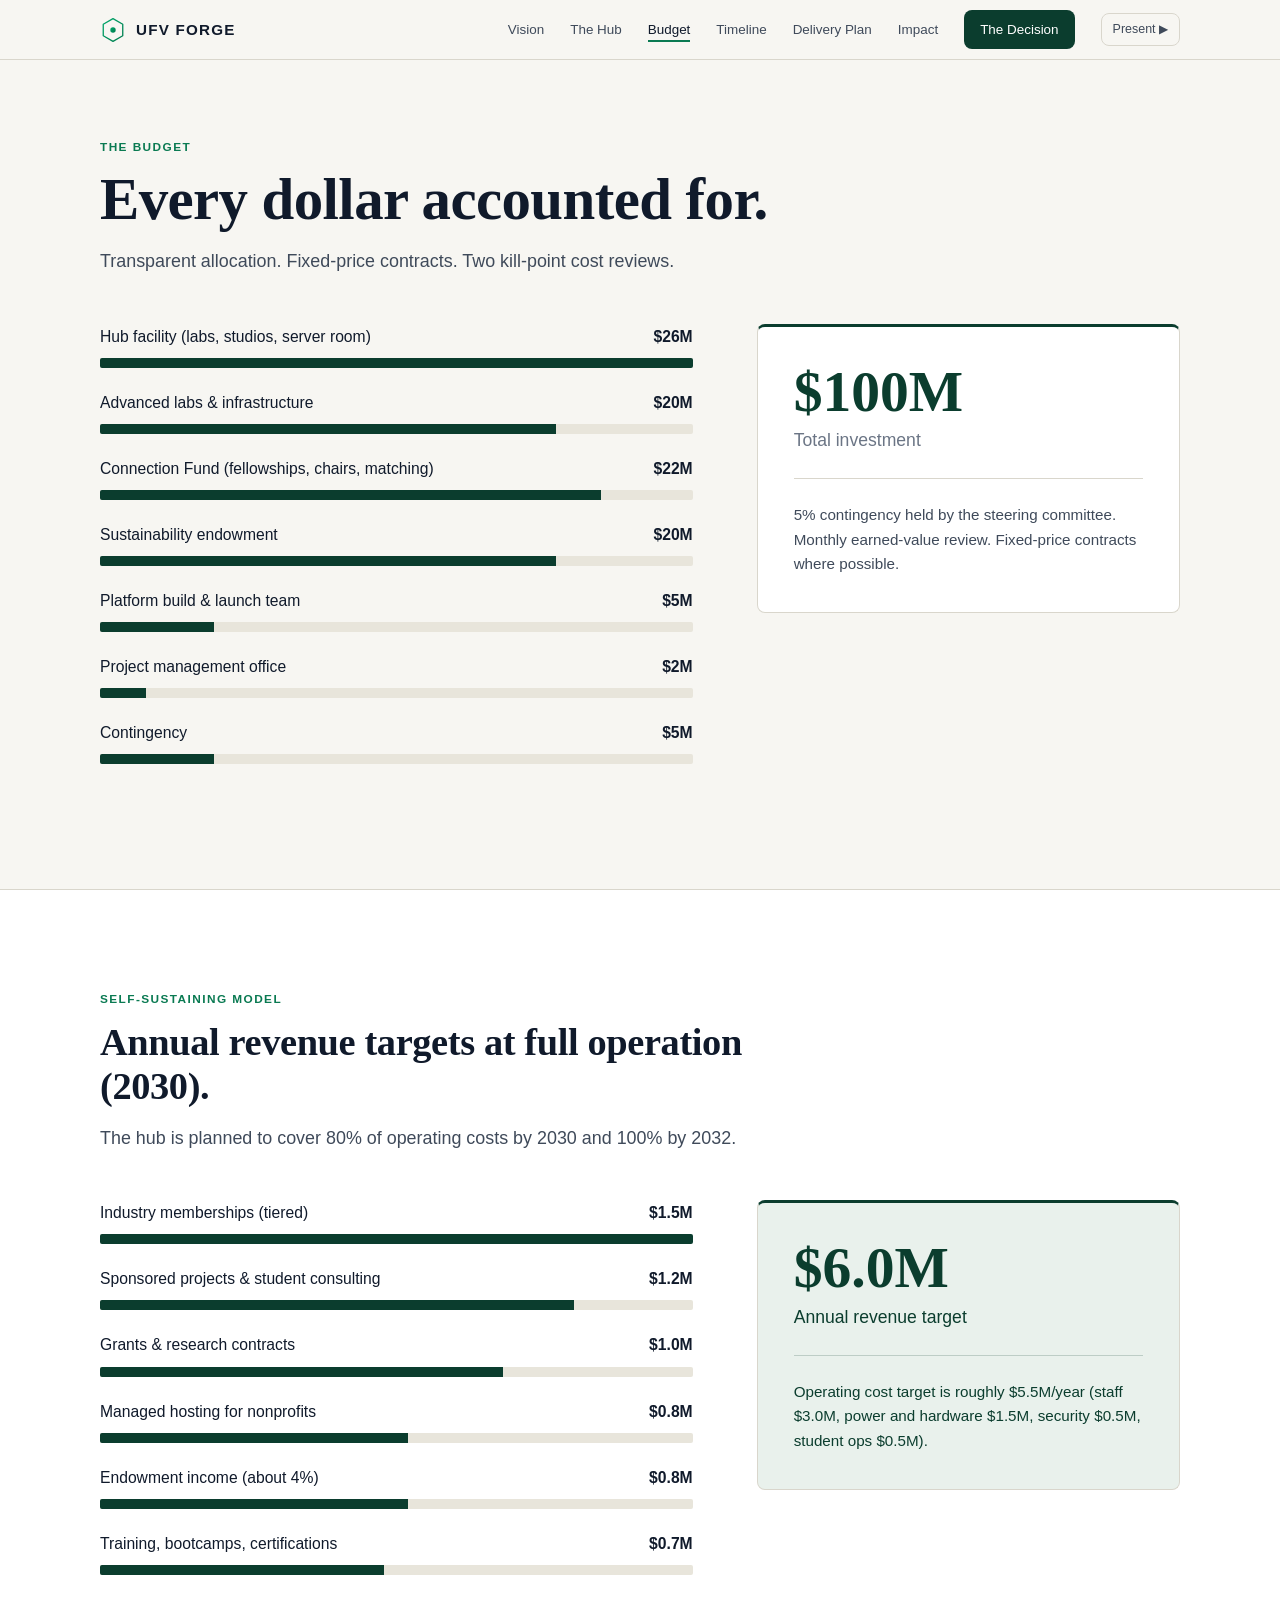
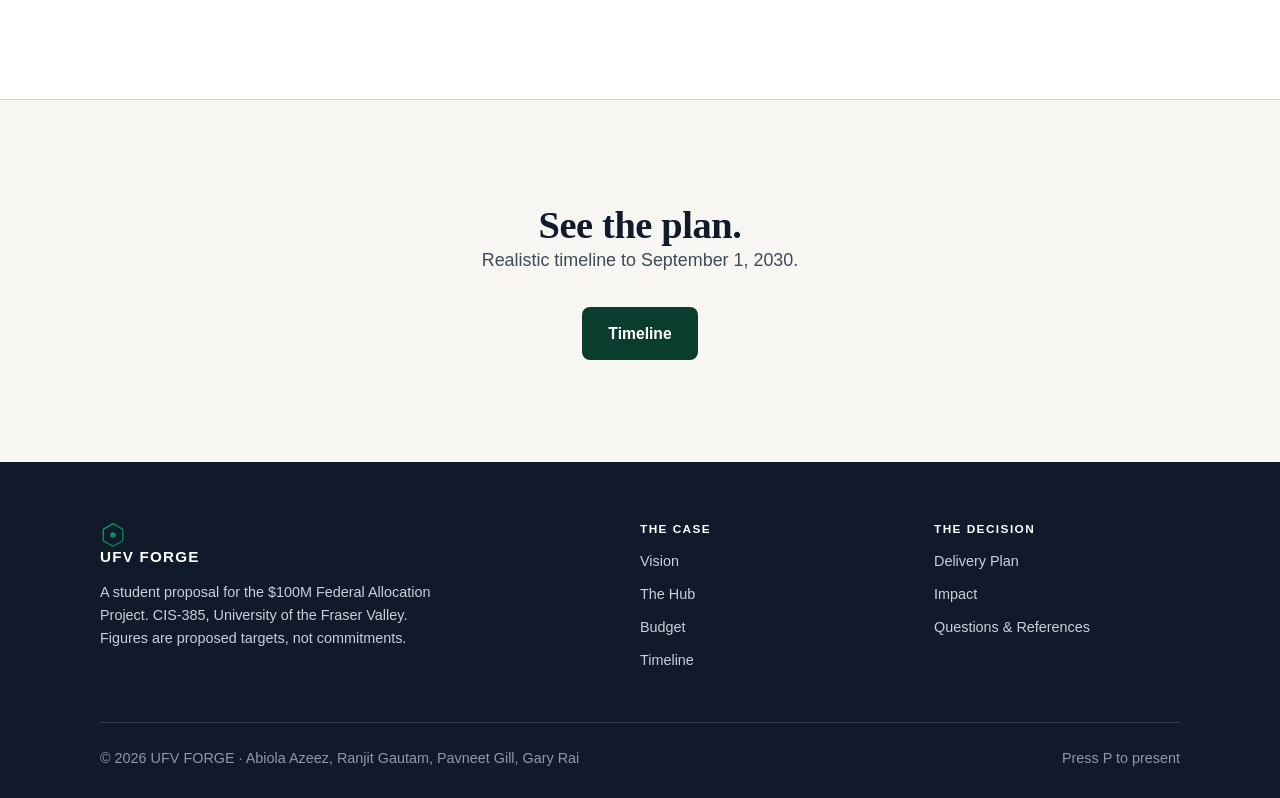
==== budget.html @ eca459f6 "Initial commit" ====
<!DOCTYPE html>
<html lang="en">
<head>
  <meta charset="UTF-8" />
  <meta name="viewport" content="width=device-width, initial-scale=1.0" />
  <title>Budget — UFV FORGE</title>
  <meta name="description" content="Review the proposed $100M UFV FORGE budget allocation and cost-control checkpoints." />
  <meta name="theme-color" content="#0b3d2e" />
  <meta name="color-scheme" content="light" />
  <meta property="og:type" content="website" />
  <meta property="og:title" content="Budget — UFV FORGE" />
  <meta property="og:description" content="Review the proposed $100M UFV FORGE budget allocation and cost-control checkpoints." />
  <meta name="twitter:card" content="summary_large_image" />
  <link rel="icon" href="assets/logo.svg" type="image/svg+xml" />
  <noscript><style>.reveal{opacity:1!important;transform:none!important}</style></noscript>
  <link rel="stylesheet" href="assets/styles.css" />
</head>
<body>
  <a class="skip-link" href="#main">Skip to content</a>
  <header class="site-nav">
    <div class="container">
      <a class="brand" href="index.html"><img src="assets/logo.svg" alt="" width="26" height="26" /> UFV FORGE</a>
      <button class="menu-toggle" type="button" aria-label="Open navigation menu" aria-controls="primary-navigation" aria-expanded="false"><span aria-hidden="true">☰</span></button>
      <nav class="nav-links" id="primary-navigation" aria-label="Primary navigation"><a href="vision.html">Vision</a><a href="hub.html">The Hub</a><a href="budget.html" aria-current="page">Budget</a><a href="timeline.html">Timeline</a><a href="delivery.html">Delivery Plan</a><a href="impact.html">Impact</a><a href="why.html" class="nav-cta">The Decision</a></nav>
    </div>
  </header>

  <main id="main">
    <section class="section" style="padding-top:140px;">
      <div class="container">
        <div class="section-header reveal">
          <span class="eyebrow">The Budget</span>
          <h1>Every dollar accounted for.</h1>
          <p class="lead">Transparent allocation. Fixed-price contracts. Two kill-point cost reviews.</p>
        </div>

        <div class="budget-layout">
          <div>
            <div class="budget-row reveal">
              <div class="budget-label"><span>Hub facility (labs, studios, server room)</span><span>$26M</span></div>
              <div class="bar-track" aria-hidden="true"><span class="bar-fill" data-val="26"></span></div>
            </div>
            <div class="budget-row reveal">
              <div class="budget-label"><span>Advanced labs &amp; infrastructure</span><span>$20M</span></div>
              <div class="bar-track" aria-hidden="true"><span class="bar-fill" data-val="20"></span></div>
            </div>
            <div class="budget-row reveal">
              <div class="budget-label"><span>Connection Fund (fellowships, chairs, matching)</span><span>$22M</span></div>
              <div class="bar-track" aria-hidden="true"><span class="bar-fill" data-val="22"></span></div>
            </div>
            <div class="budget-row reveal">
              <div class="budget-label"><span>Sustainability endowment</span><span>$20M</span></div>
              <div class="bar-track" aria-hidden="true"><span class="bar-fill" data-val="20"></span></div>
            </div>
            <div class="budget-row reveal">
              <div class="budget-label"><span>Platform build &amp; launch team</span><span>$5M</span></div>
              <div class="bar-track" aria-hidden="true"><span class="bar-fill" data-val="5"></span></div>
            </div>
            <div class="budget-row reveal">
              <div class="budget-label"><span>Project management office</span><span>$2M</span></div>
              <div class="bar-track" aria-hidden="true"><span class="bar-fill" data-val="2"></span></div>
            </div>
            <div class="budget-row reveal">
              <div class="budget-label"><span>Contingency</span><span>$5M</span></div>
              <div class="bar-track" aria-hidden="true"><span class="bar-fill" data-val="5"></span></div>
            </div>
          </div>
          
          <aside class="budget-total reveal">
            <h4>$100M</h4>
            <p style="color:var(--gray); font-size:1.1rem;">Total investment</p>
            <hr style="border:none; border-top:1px solid var(--line); margin:24px 0;">
            <p style="font-size:0.95rem;">5% contingency held by the steering committee. Monthly earned-value review. Fixed-price contracts where possible.</p>
          </aside>
        </div>
      </div>
    </section>

    <!-- REVENUE MODEL -->
    <section class="section section-alt" id="revenue">
      <div class="container">
        <div class="section-header reveal">
          <span class="eyebrow">Self-Sustaining Model</span>
          <h2>Annual revenue targets at full operation (2030).</h2>
          <p class="lead">The hub is planned to cover 80% of operating costs by 2030 and 100% by 2032.</p>
        </div>
        
        <div class="budget-layout">
           <div>
            <div class="budget-row reveal">
              <div class="budget-label"><span>Industry memberships (tiered)</span><span>$1.5M</span></div>
              <div class="bar-track" aria-hidden="true"><span class="bar-fill" data-val="25"></span></div>
            </div>
            <div class="budget-row reveal">
              <div class="budget-label"><span>Sponsored projects &amp; student consulting</span><span>$1.2M</span></div>
              <div class="bar-track" aria-hidden="true"><span class="bar-fill" data-val="20"></span></div>
            </div>
            <div class="budget-row reveal">
              <div class="budget-label"><span>Grants &amp; research contracts</span><span>$1.0M</span></div>
              <div class="bar-track" aria-hidden="true"><span class="bar-fill" data-val="17"></span></div>
            </div>
            <div class="budget-row reveal">
              <div class="budget-label"><span>Managed hosting for nonprofits</span><span>$0.8M</span></div>
              <div class="bar-track" aria-hidden="true"><span class="bar-fill" data-val="13"></span></div>
            </div>
            <div class="budget-row reveal">
              <div class="budget-label"><span>Endowment income (about 4%)</span><span>$0.8M</span></div>
              <div class="bar-track" aria-hidden="true"><span class="bar-fill" data-val="13"></span></div>
            </div>
            <div class="budget-row reveal">
              <div class="budget-label"><span>Training, bootcamps, certifications</span><span>$0.7M</span></div>
              <div class="bar-track" aria-hidden="true"><span class="bar-fill" data-val="12"></span></div>
            </div>
          </div>
          
          <aside class="budget-total reveal" style="background: var(--ufv-green-tint);">
            <h4>$6.0M</h4>
            <p style="color:var(--ufv-green-dark); font-size:1.1rem;">Annual revenue target</p>
            <hr style="border:none; border-top:1px solid rgba(11, 61, 46, 0.2); margin:24px 0;">
            <p style="font-size:0.95rem; color:var(--ufv-green-dark);">Operating cost target is roughly $5.5M/year (staff $3.0M, power and hardware $1.5M, security $0.5M, student ops $0.5M).</p>
          </aside>
        </div>
      </div>
    </section>

    <section class="section">
      <div class="container" style="text-align:center;">
        <div class="reveal">
          <h2>See the plan.</h2>
          <p class="lead" style="margin-bottom:32px;">Realistic timeline to September 1, 2030.</p>
          <a href="timeline.html" class="btn btn-primary">Timeline</a>
        </div>
      </div>
    </section>
  </main>

  <footer class="site-footer" id="site-footer">
    <div class="container">
      <div class="footer-grid">
        <div><a class="brand" href="index.html" style="margin-bottom:16px"><img src="assets/logo.svg" alt="" width="26" height="26" /> UFV FORGE</a>
          <p style="max-width:340px">A student proposal for the $100M Federal Allocation Project. CIS-385, University of the Fraser Valley. Figures are proposed targets, not commitments.</p></div>
        <div><h4>The Case</h4><a href="vision.html">Vision</a><a href="hub.html">The Hub</a><a href="budget.html">Budget</a><a href="timeline.html">Timeline</a></div>
        <div><h4>The Decision</h4><a href="delivery.html">Delivery Plan</a><a href="impact.html">Impact</a><a href="why.html">Questions &amp; References</a></div>
      </div>
      <div class="footer-bottom"><span>© 2026 UFV FORGE · Abiola Azeez, Ranjit Gautam, Pavneet Gill, Gary Rai</span><span>Press P to present</span></div>
    </div>
  </footer>
  <script src="assets/app.js" defer></script>
</body>
</html>
---- assets/styles.css ----
/* UFV FORGE — institutional funder-brief design system */
:root{--paper:#f7f6f2;--card:#fff;--ink:#101a2b;--ink-2:#3f4a5a;--mute:#6b7585;--rule:#d9d6cc;--green:#0b3d2e;--green-2:#0a7a52;--green-hi:#12a06c;--tint:#e9f1ec;--red:#8a2a2a;
--ufv-green-bright:#0a7a52;--ufv-green-tint:#e9f1ec;--ufv-green-dark:#0b3d2e;--bg:var(--paper);--surface:var(--card);--line:var(--rule);--gray:var(--mute);--green-tint:var(--tint);
--serif:"Iowan Old Style","Palatino Linotype",Palatino,"Book Antiqua",Georgia,serif;--sans:-apple-system,BlinkMacSystemFont,"Segoe UI",Roboto,"Helvetica Neue",Arial,sans-serif;
--container:1160px;--nav-h:60px;--r:8px;--ease:cubic-bezier(.25,1,.5,1)}
*,*::before,*::after{box-sizing:border-box;margin:0;padding:0}
html{-webkit-text-size-adjust:100%;scroll-behavior:smooth;scroll-padding-top:calc(var(--nav-h) + 12px)}
body{font-family:var(--sans);background:var(--paper);color:var(--ink);line-height:1.6;font-size:1.02rem;-webkit-font-smoothing:antialiased;overflow-x:hidden}
img{display:block;max-width:100%;height:auto;object-fit:cover}a{color:var(--green-2);text-decoration:none}button{font:inherit;cursor:pointer;border:0;background:none;color:inherit}
.container{max-width:var(--container);margin-inline:auto;padding-inline:clamp(20px,4vw,40px)}
h1,h2,h3{font-family:var(--serif);font-weight:600;color:var(--ink);letter-spacing:-.01em}
h1{font-size:clamp(2.3rem,4.6vw,3.9rem);line-height:1.08}h2{font-size:clamp(1.7rem,3vw,2.4rem);line-height:1.15}h3{font-size:1.25rem;line-height:1.3}
p{color:var(--ink-2)}.lead{font-size:clamp(1.08rem,1.4vw,1.25rem);color:var(--ink-2);line-height:1.55}
.eyebrow,.bento-tag,.tl-year{display:block;font:700 .74rem/1.2 var(--sans);letter-spacing:.12em;text-transform:uppercase;color:var(--green-2);margin-bottom:14px}
.accent{color:var(--green-2)}
.skip-link{position:absolute;left:16px;top:-60px;z-index:1000;background:var(--ink);color:#fff;padding:10px 16px;border-radius:6px}.skip-link:focus{top:12px}
:focus-visible{outline:3px solid var(--green-hi);outline-offset:3px}
/* nav */
.site-nav{position:fixed;inset:0 0 auto;z-index:800;height:var(--nav-h);background:rgba(247,246,242,.92);backdrop-filter:blur(14px);border-bottom:1px solid var(--rule);display:flex;align-items:center}
.site-nav .container{display:flex;align-items:center;justify-content:space-between;width:100%}
.brand{display:flex;align-items:center;gap:10px;font:700 .95rem var(--sans);letter-spacing:.08em;color:var(--ink)}
.nav-links{display:flex;align-items:center;gap:26px;font-size:.84rem;font-weight:500}
.nav-links a{color:var(--ink-2)}.nav-links a:hover,.nav-links a[aria-current="page"]{color:var(--ink);box-shadow:0 2px 0 var(--green-2)}
.nav-links .nav-cta{color:#fff;background:var(--green);padding:9px 16px;border-radius:var(--r);box-shadow:none}.nav-links .nav-cta:hover{background:var(--green-2)}
.menu-toggle{display:none;font-size:1.4rem}
.present-btn{font-size:.78rem;padding:6px 11px;border:1px solid var(--rule);border-radius:var(--r);color:var(--ink-2)}
@media(max-width:980px){.nav-links{position:fixed;top:var(--nav-h);inset-inline:0;flex-direction:column;align-items:flex-start;gap:0;padding:8px 24px 24px;background:var(--paper);border-bottom:1px solid var(--rule);transform:translateY(-130%);transition:transform .35s var(--ease)}
.nav-links.open{transform:none}.nav-links a{padding:14px 0;width:100%;border-bottom:1px solid var(--rule);font-size:1rem}.nav-links .nav-cta{margin-top:16px;width:auto;text-align:center}.menu-toggle{display:block}.present-btn{display:none}}
/* layout */
.section{padding:clamp(64px,8vw,104px) 0}.section-alt{background:var(--card);border-block:1px solid var(--rule)}
.section-header{max-width:760px;margin:0 0 48px}.section-header .lead{margin-top:16px}
.btn{display:inline-flex;align-items:center;gap:8px;font-weight:600;font-size:.98rem;padding:14px 26px;border-radius:var(--r);transition:background .2s,transform .2s}
.btn-primary{background:var(--green);color:#fff}.btn-primary:hover{background:var(--green-2);transform:translateY(-1px)}
.btn-secondary{border:1px solid var(--ink);color:var(--ink)}.btn-secondary:hover{background:var(--ink);color:#fff}
.hero-actions{display:flex;flex-wrap:wrap;gap:12px}
.hero{padding:calc(var(--nav-h) + 72px) 0 72px}.hero-grid{display:grid;grid-template-columns:1.25fr 1fr;gap:clamp(32px,5vw,72px);align-items:center}
.hero-text .lead{margin:22px 0 32px;max-width:560px}.hero-image{border-radius:var(--r);overflow:hidden;aspect-ratio:4/5;border:1px solid var(--rule)}.hero-image img{width:100%;height:100%}
@media(max-width:900px){.hero-grid{grid-template-columns:1fr}.hero-image{aspect-ratio:16/10}}
/* decision panel */
.decision{background:var(--green);color:#fff;border-radius:var(--r);padding:clamp(24px,3vw,36px)}
.decision .eyebrow{color:#8fd9b7}.decision h2{color:#fff;font-size:1.6rem;margin-bottom:18px}.decision p{color:rgba(255,255,255,.82)}
.decision dl{display:grid;gap:0;margin:18px 0 22px}.decision dl>div{display:flex;justify-content:space-between;gap:16px;padding:11px 0;border-top:1px solid rgba(255,255,255,.18);font-size:.95rem}
.decision dt{color:rgba(255,255,255,.7)}.decision dd{font-weight:600;text-align:right}
/* figures strip */
.figures{display:grid;grid-template-columns:repeat(4,1fr);border-block:1px solid var(--ink);margin-top:56px}
.fig-item{padding:26px 24px 24px 0}.fig-item+.fig-item{padding-left:24px;border-left:1px solid var(--rule)}
.fig{display:block;font:600 clamp(2rem,4vw,3.1rem)/1 var(--serif);color:var(--green);font-variant-numeric:tabular-nums}.fig-item p{margin-top:10px;font-size:.9rem;color:var(--mute)}
@media(max-width:800px){.figures{grid-template-columns:1fr 1fr}.fig-item:nth-child(3){padding-left:0;border-left:0}.fig-item:nth-child(n+3){border-top:1px solid var(--rule)}}
/* five cases */
.cases{display:grid;border-top:1px solid var(--ink)}
.case{display:grid;grid-template-columns:70px 1fr 1.6fr;gap:24px;padding:28px 0;border-bottom:1px solid var(--rule);align-items:start}
.case-n{font:600 1.8rem var(--serif);color:var(--green-2)}.case h3{margin-bottom:6px}.case .q{font-size:.92rem;color:var(--mute);font-style:italic}
.case p+p{margin-top:8px}.case a.more{display:inline-block;margin-top:10px;font-weight:600;font-size:.9rem}
@media(max-width:800px){.case{grid-template-columns:44px 1fr;gap:12px 16px}.case>div:last-child{grid-column:2}}
.src{font-size:.78rem;color:var(--mute);margin-top:10px}
/* split / editorial */
.editorial-split,.split{display:grid;grid-template-columns:1fr 1fr;gap:clamp(32px,6vw,80px);align-items:center}
.editorial-split.reverse .editorial-img{order:-1}.editorial-text p{margin-top:16px}
.editorial-img{border-radius:var(--r);overflow:hidden;aspect-ratio:4/5;border:1px solid var(--rule)}.editorial-img img{width:100%;height:100%}
@media(max-width:900px){.editorial-split,.split{grid-template-columns:1fr}.editorial-split.reverse .editorial-img{order:0}.editorial-img{aspect-ratio:16/10}}
.triad{display:grid;grid-template-columns:repeat(3,1fr);gap:32px}.triad>div{border-top:2px solid var(--green);padding-top:18px}.triad h3{margin-bottom:8px}
@media(max-width:800px){.triad{grid-template-columns:1fr}}
/* cards */
.bento-grid{display:grid;grid-template-columns:repeat(3,1fr);gap:20px}
.bento-card{position:relative;border:1px solid var(--rule);border-radius:var(--r);overflow:hidden;background:var(--card);display:flex;flex-direction:column}
.section-alt .bento-card{background:var(--paper)}
.bento-card.wide{grid-column:span 2;flex-direction:row;align-items:stretch}.bento-card.tall{grid-row:span 2}
.bento-img{width:100%;height:100%;min-height:220px}.bento-card.wide .bento-img{width:46%}
.bento-text{padding:28px;flex:1;display:flex;flex-direction:column;justify-content:center}.bento-text h3{margin-bottom:8px}.bento-text p{font-size:.95rem}
.team-grid{grid-template-columns:repeat(4,1fr)}
@media(max-width:1000px){.team-grid{grid-template-columns:repeat(2,1fr)}}
@media(max-width:900px){.bento-grid{grid-template-columns:1fr}.bento-card.wide{grid-column:auto;flex-direction:column}.bento-card.wide .bento-img{width:100%;height:220px}.bento-card.tall{grid-row:auto;min-height:420px}}
@media(max-width:560px){.team-grid{grid-template-columns:1fr}}
.floating-section{position:relative;border-radius:var(--r);overflow:hidden;min-height:440px;display:flex;align-items:center}
.floating-bg{position:absolute;inset:0;width:100%;height:100%}.floating-section::after{content:"";position:absolute;inset:0;background:linear-gradient(90deg,rgba(11,61,46,.92),rgba(11,61,46,.4) 60%,transparent)}
.floating-content{position:relative;z-index:2;padding:clamp(28px,5vw,56px);max-width:520px;color:#fff}.floating-content h2{color:#fff;margin-bottom:14px}.floating-content p{color:rgba(255,255,255,.88);margin-bottom:26px}.floating-content .btn{background:#fff;color:var(--ink)}
/* stats / budget */
.stats-row{display:flex;flex-wrap:wrap;gap:32px;padding:32px 0;border-block:1px solid var(--rule)}.stat-block{flex:1;min-width:180px}.stat-block h4{font:600 3rem/1 var(--serif);color:var(--green)}
.budget-layout{display:grid;grid-template-columns:1.4fr 1fr;gap:clamp(32px,5vw,64px);align-items:start}
.budget-row{margin-bottom:22px}.budget-label{display:flex;justify-content:space-between;gap:16px;font-size:.98rem;font-weight:500;margin-bottom:9px}.budget-label span:last-child{font-variant-numeric:tabular-nums;font-weight:700}
.bar-track{height:10px;background:#e8e5db;border-radius:2px;overflow:hidden}.bar-fill{display:block;height:100%;width:0;background:var(--green);transition:width 1.2s var(--ease)}
.budget-total{background:var(--card);border:1px solid var(--rule);border-top:3px solid var(--green);padding:36px;border-radius:var(--r);position:sticky;top:calc(var(--nav-h) + 20px)}
.budget-total h4{font:600 3.6rem/1 var(--serif);color:var(--green);margin-bottom:6px}
@media(max-width:900px){.budget-layout{grid-template-columns:1fr}.budget-total{position:static}}
/* timeline + gates */
.timeline-wrap{max-width:780px;position:relative;padding-left:40px}.timeline-wrap::before{content:"";position:absolute;left:11px;top:8px;bottom:8px;width:1px;background:var(--rule)}
.tl-item{position:relative;margin-bottom:40px}.tl-item::before{content:"";position:absolute;left:-36px;top:4px;width:15px;height:15px;border-radius:50%;background:var(--card);border:2px solid var(--green-2)}
.tl-item.kill::before{background:var(--red);border-color:var(--red)}.tl-item h3{margin-bottom:6px}
.tl-tag{display:inline-block;padding:3px 9px;border-radius:4px;background:#f6e6e6;color:var(--red);font:700 .7rem var(--sans);letter-spacing:.06em;text-transform:uppercase;margin-left:8px;vertical-align:middle}
.gates{display:grid;grid-template-columns:repeat(4,1fr);gap:0;border:1px solid var(--rule);border-radius:var(--r);background:var(--card);overflow:hidden}
.gate{padding:24px;border-left:1px solid var(--rule)}.gate:first-child{border-left:0}.gate b{display:block;font:700 .74rem var(--sans);letter-spacing:.1em;text-transform:uppercase;color:var(--red);margin-bottom:8px}.gate h3{font-size:1.05rem;margin-bottom:6px}.gate p{font-size:.88rem}
@media(max-width:900px){.gates{grid-template-columns:1fr 1fr}.gate:nth-child(3){border-left:0}.gate:nth-child(n+3){border-top:1px solid var(--rule)}}
@media(max-width:520px){.gates{grid-template-columns:1fr}.gate{border-left:0;border-top:1px solid var(--rule)}.gate:first-child{border-top:0}}
/* FAQ */
.faq{border-top:1px solid var(--ink)}.faq details{border-bottom:1px solid var(--rule);padding:4px 0}
.faq summary{list-style:none;cursor:pointer;padding:20px 40px 20px 0;font:600 1.2rem/1.35 var(--serif);position:relative}.faq summary::-webkit-details-marker{display:none}
.faq summary::after{content:"+";position:absolute;right:4px;top:16px;font:400 1.6rem var(--sans);color:var(--green-2)}.faq details[open] summary::after{content:"–"}
.faq details>div{padding:0 0 24px;max-width:760px}.faq details p+p{margin-top:10px}
.ask-grid{display:grid;grid-template-columns:repeat(3,1fr);gap:24px;margin-bottom:48px}.ask-grid>div{border-top:2px solid var(--green);padding-top:16px}.ask-grid h4{font:600 clamp(2rem,4vw,2.8rem)/1.1 var(--serif);color:var(--green)}
@media(max-width:700px){.ask-grid{grid-template-columns:1fr}}
.refs p{font-size:.9rem;color:var(--mute);line-height:1.7;padding-left:1.6em;text-indent:-1.6em;margin-bottom:10px}
/* footer */
.site-footer{background:var(--ink);color:#c9d0db;padding:60px 0 28px;font-size:.9rem}.site-footer p{color:#c9d0db}.site-footer .brand{color:#fff}
.footer-grid{display:grid;grid-template-columns:2fr 1fr 1fr;gap:48px;margin-bottom:40px}.footer-grid h4{font:700 .74rem var(--sans);letter-spacing:.12em;text-transform:uppercase;color:#fff;margin-bottom:14px}
.footer-grid a{display:block;color:#c9d0db;margin-bottom:10px}.footer-grid a:hover{color:#fff}
.footer-bottom{border-top:1px solid rgba(255,255,255,.15);padding-top:24px;display:flex;justify-content:space-between;flex-wrap:wrap;gap:12px;color:#8e98a8}
@media(max-width:700px){.footer-grid{grid-template-columns:1fr}}
/* motion + present + print */
.reveal{opacity:0;transform:translateY(18px);transition:opacity .8s var(--ease),transform .8s var(--ease)}.reveal.in{opacity:1;transform:none}
.present .site-nav,.present .site-footer{display:none}.present main>section{min-height:100vh;display:flex;align-items:center}.present main>section>.container{width:100%}.present .reveal{opacity:1;transform:none}
.present-hud{position:fixed;inset:auto 0 0;z-index:900;display:none;align-items:center;gap:16px;padding:10px 20px;background:rgba(16,26,43,.92);color:#fff;font-size:.82rem}.present .present-hud{display:flex}
.present-hud .bar{flex:1;height:3px;background:rgba(255,255,255,.2)}.present-hud i{display:block;height:100%;width:0;background:var(--green-hi);transition:width .3s}.present-hud button{color:#fff;opacity:.8}
@media(prefers-reduced-motion:reduce){html{scroll-behavior:auto}*{transition-duration:.01ms!important}.reveal{opacity:1;transform:none}}
@media print{.site-nav,.present-hud{display:none}.reveal{opacity:1;transform:none}.section{padding:28px 0}.hero{padding-top:20px}}
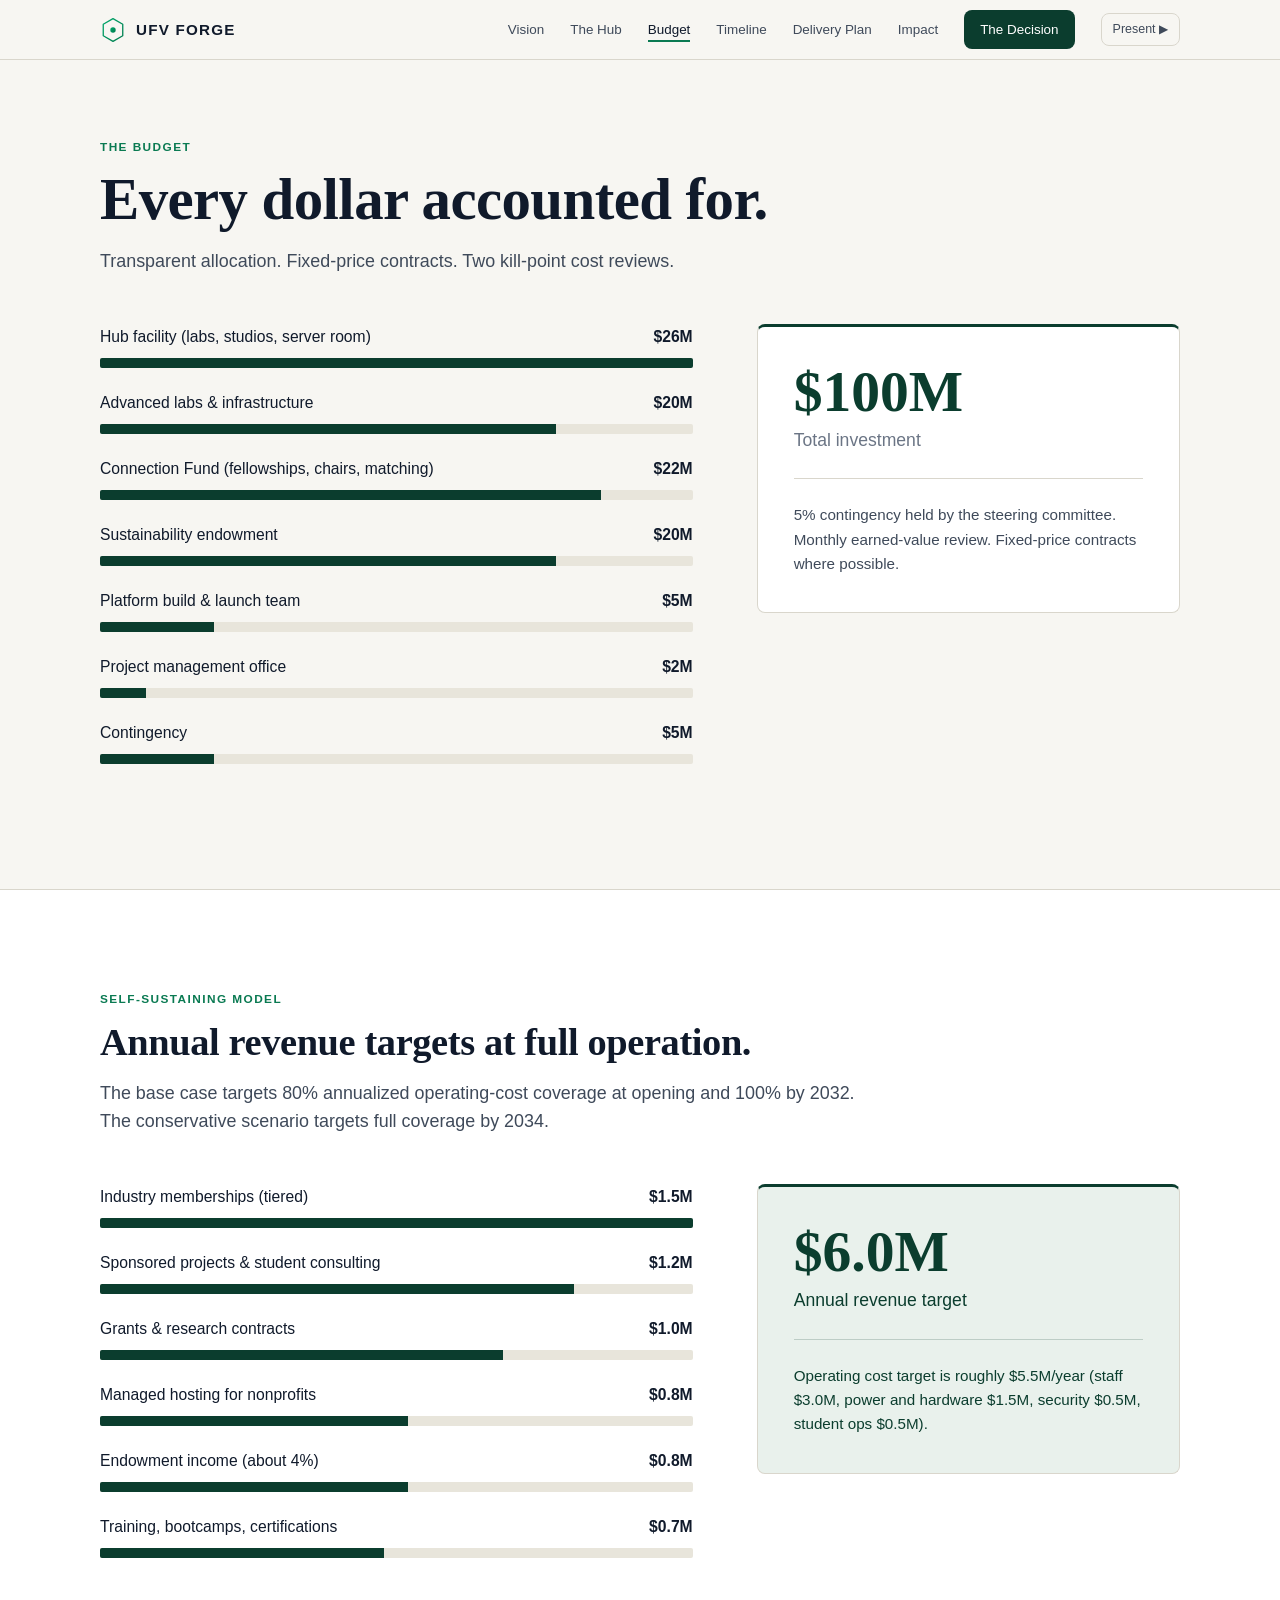
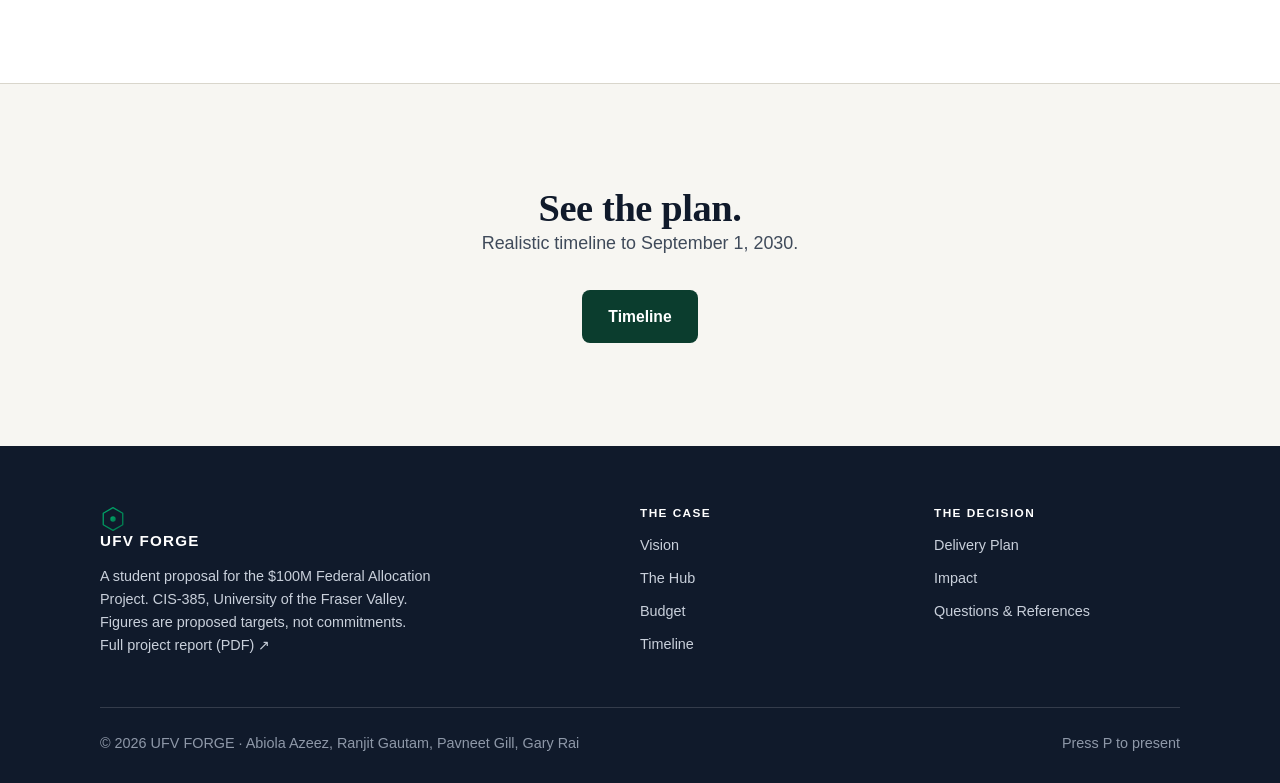
==== commit fc14afd0: "c changed" ====
--- a/budget.html
+++ b/budget.html
@@ -81,8 +81,8 @@
       <div class="container">
         <div class="section-header reveal">
           <span class="eyebrow">Self-Sustaining Model</span>
-          <h2>Annual revenue targets at full operation (2030).</h2>
-          <p class="lead">The hub is planned to cover 80% of operating costs by 2030 and 100% by 2032.</p>
+          <h2>Annual revenue targets at full operation.</h2>
+          <p class="lead">The base case targets 80% annualized operating-cost coverage at opening and 100% by 2032. The conservative scenario targets full coverage by 2034.</p>
         </div>
         
         <div class="budget-layout">
@@ -138,7 +138,7 @@
     <div class="container">
       <div class="footer-grid">
         <div><a class="brand" href="index.html" style="margin-bottom:16px"><img src="assets/logo.svg" alt="" width="26" height="26" /> UFV FORGE</a>
-          <p style="max-width:340px">A student proposal for the $100M Federal Allocation Project. CIS-385, University of the Fraser Valley. Figures are proposed targets, not commitments.</p></div>
+          <p style="max-width:340px">A student proposal for the $100M Federal Allocation Project. CIS-385, University of the Fraser Valley. Figures are proposed targets, not commitments.</p><a href="assets/UFV-Forge-Full-Report.pdf" target="_blank" rel="noopener" class="footer-report">Full project report (PDF) ↗</a></div>
         <div><h4>The Case</h4><a href="vision.html">Vision</a><a href="hub.html">The Hub</a><a href="budget.html">Budget</a><a href="timeline.html">Timeline</a></div>
         <div><h4>The Decision</h4><a href="delivery.html">Delivery Plan</a><a href="impact.html">Impact</a><a href="why.html">Questions &amp; References</a></div>
       </div>
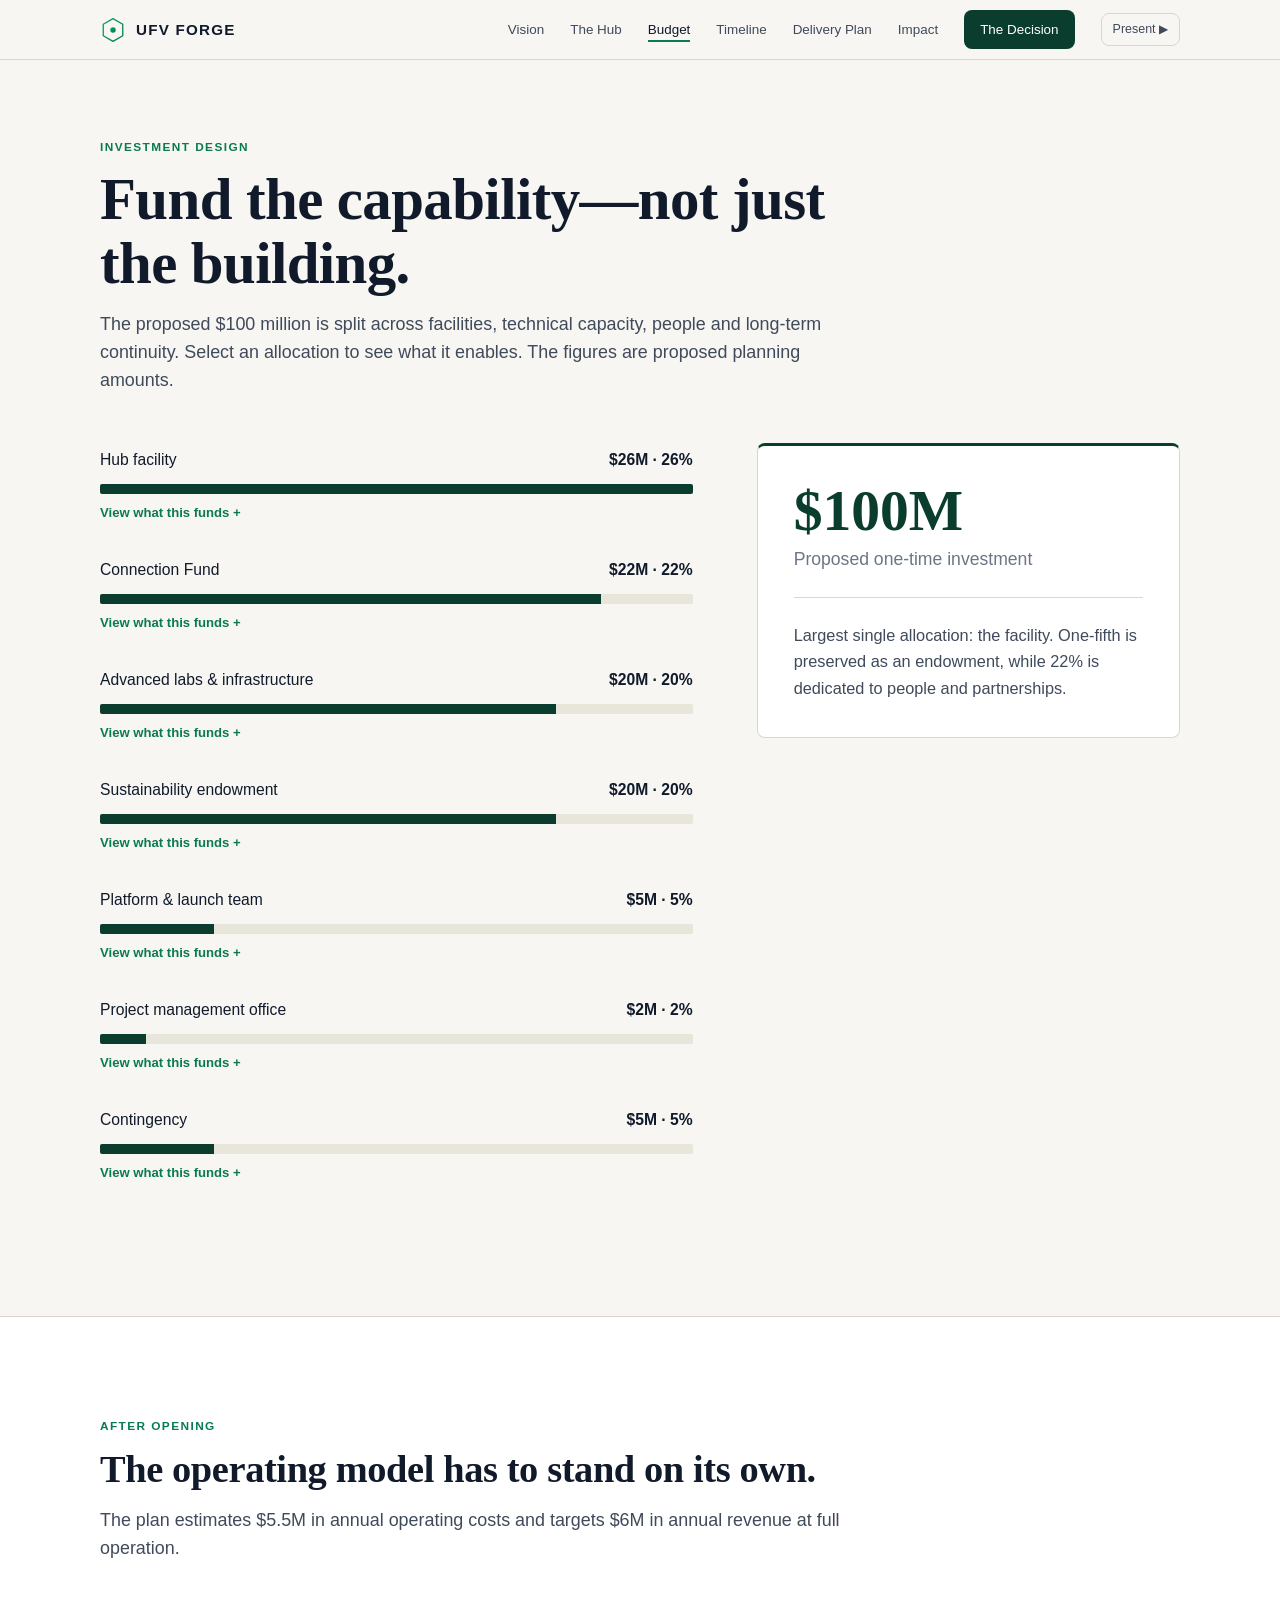
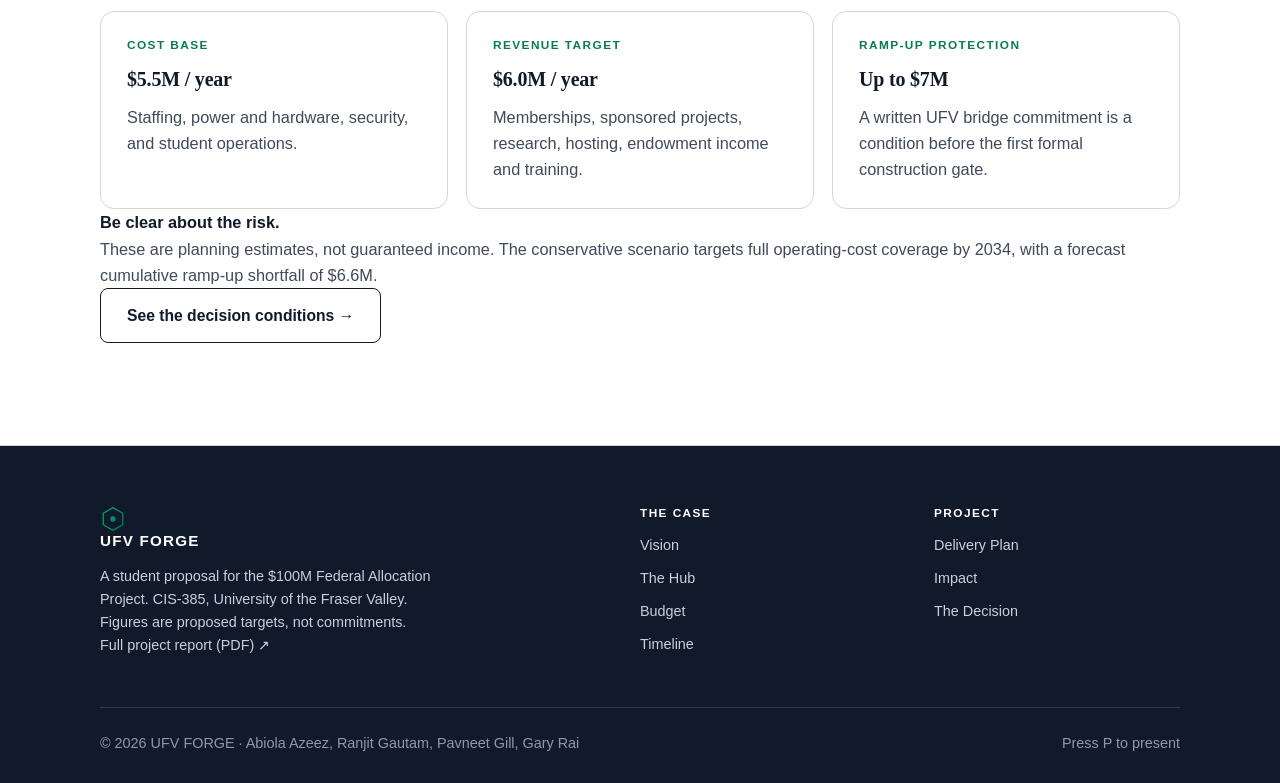
==== commit 53ea0bb5: "new change version3 new updates" ====
--- a/budget.html
+++ b/budget.html
@@ -14,7 +14,9 @@
   <link rel="icon" href="assets/logo.svg" type="image/svg+xml" />
   <noscript><style>.reveal{opacity:1!important;transform:none!important}</style></noscript>
   <link rel="stylesheet" href="assets/styles.css" />
-</head>
+<style>
+.allocation summary{list-style:none;cursor:pointer;padding:4px 0 8px}.allocation summary::-webkit-details-marker{display:none}.allocation .budget-label{margin-bottom:12px}.allocation .bar-track{display:block}.allocation .allocation-hint{display:block;margin-top:8px;color:var(--green-2);font-size:.82rem;font-weight:700}.allocation[open] .allocation-hint{display:none}.allocation>p{padding:10px 14px;margin-top:4px;border-left:3px solid var(--green-2);background:#fff;border-radius:0 8px 8px 0}.allocation:focus-within summary{outline:2px solid var(--green-2);outline-offset:4px}
+</style></head>
 <body>
   <a class="skip-link" href="#main">Skip to content</a>
   <header class="site-nav">
@@ -25,114 +27,17 @@
     </div>
   </header>
 
-  <main id="main">
-    <section class="section" style="padding-top:140px;">
-      <div class="container">
-        <div class="section-header reveal">
-          <span class="eyebrow">The Budget</span>
-          <h1>Every dollar accounted for.</h1>
-          <p class="lead">Transparent allocation. Fixed-price contracts. Two kill-point cost reviews.</p>
-        </div>
-
-        <div class="budget-layout">
-          <div>
-            <div class="budget-row reveal">
-              <div class="budget-label"><span>Hub facility (labs, studios, server room)</span><span>$26M</span></div>
-              <div class="bar-track" aria-hidden="true"><span class="bar-fill" data-val="26"></span></div>
-            </div>
-            <div class="budget-row reveal">
-              <div class="budget-label"><span>Advanced labs &amp; infrastructure</span><span>$20M</span></div>
-              <div class="bar-track" aria-hidden="true"><span class="bar-fill" data-val="20"></span></div>
-            </div>
-            <div class="budget-row reveal">
-              <div class="budget-label"><span>Connection Fund (fellowships, chairs, matching)</span><span>$22M</span></div>
-              <div class="bar-track" aria-hidden="true"><span class="bar-fill" data-val="22"></span></div>
-            </div>
-            <div class="budget-row reveal">
-              <div class="budget-label"><span>Sustainability endowment</span><span>$20M</span></div>
-              <div class="bar-track" aria-hidden="true"><span class="bar-fill" data-val="20"></span></div>
-            </div>
-            <div class="budget-row reveal">
-              <div class="budget-label"><span>Platform build &amp; launch team</span><span>$5M</span></div>
-              <div class="bar-track" aria-hidden="true"><span class="bar-fill" data-val="5"></span></div>
-            </div>
-            <div class="budget-row reveal">
-              <div class="budget-label"><span>Project management office</span><span>$2M</span></div>
-              <div class="bar-track" aria-hidden="true"><span class="bar-fill" data-val="2"></span></div>
-            </div>
-            <div class="budget-row reveal">
-              <div class="budget-label"><span>Contingency</span><span>$5M</span></div>
-              <div class="bar-track" aria-hidden="true"><span class="bar-fill" data-val="5"></span></div>
-            </div>
-          </div>
-          
-          <aside class="budget-total reveal">
-            <h4>$100M</h4>
-            <p style="color:var(--gray); font-size:1.1rem;">Total investment</p>
-            <hr style="border:none; border-top:1px solid var(--line); margin:24px 0;">
-            <p style="font-size:0.95rem;">5% contingency held by the steering committee. Monthly earned-value review. Fixed-price contracts where possible.</p>
-          </aside>
-        </div>
-      </div>
-    </section>
-
-    <!-- REVENUE MODEL -->
-    <section class="section section-alt" id="revenue">
-      <div class="container">
-        <div class="section-header reveal">
-          <span class="eyebrow">Self-Sustaining Model</span>
-          <h2>Annual revenue targets at full operation.</h2>
-          <p class="lead">The base case targets 80% annualized operating-cost coverage at opening and 100% by 2032. The conservative scenario targets full coverage by 2034.</p>
-        </div>
-        
-        <div class="budget-layout">
-           <div>
-            <div class="budget-row reveal">
-              <div class="budget-label"><span>Industry memberships (tiered)</span><span>$1.5M</span></div>
-              <div class="bar-track" aria-hidden="true"><span class="bar-fill" data-val="25"></span></div>
-            </div>
-            <div class="budget-row reveal">
-              <div class="budget-label"><span>Sponsored projects &amp; student consulting</span><span>$1.2M</span></div>
-              <div class="bar-track" aria-hidden="true"><span class="bar-fill" data-val="20"></span></div>
-            </div>
-            <div class="budget-row reveal">
-              <div class="budget-label"><span>Grants &amp; research contracts</span><span>$1.0M</span></div>
-              <div class="bar-track" aria-hidden="true"><span class="bar-fill" data-val="17"></span></div>
-            </div>
-            <div class="budget-row reveal">
-              <div class="budget-label"><span>Managed hosting for nonprofits</span><span>$0.8M</span></div>
-              <div class="bar-track" aria-hidden="true"><span class="bar-fill" data-val="13"></span></div>
-            </div>
-            <div class="budget-row reveal">
-              <div class="budget-label"><span>Endowment income (about 4%)</span><span>$0.8M</span></div>
-              <div class="bar-track" aria-hidden="true"><span class="bar-fill" data-val="13"></span></div>
-            </div>
-            <div class="budget-row reveal">
-              <div class="budget-label"><span>Training, bootcamps, certifications</span><span>$0.7M</span></div>
-              <div class="bar-track" aria-hidden="true"><span class="bar-fill" data-val="12"></span></div>
-            </div>
-          </div>
-          
-          <aside class="budget-total reveal" style="background: var(--ufv-green-tint);">
-            <h4>$6.0M</h4>
-            <p style="color:var(--ufv-green-dark); font-size:1.1rem;">Annual revenue target</p>
-            <hr style="border:none; border-top:1px solid rgba(11, 61, 46, 0.2); margin:24px 0;">
-            <p style="font-size:0.95rem; color:var(--ufv-green-dark);">Operating cost target is roughly $5.5M/year (staff $3.0M, power and hardware $1.5M, security $0.5M, student ops $0.5M).</p>
-          </aside>
-        </div>
-      </div>
-    </section>
-
-    <section class="section">
-      <div class="container" style="text-align:center;">
-        <div class="reveal">
-          <h2>See the plan.</h2>
-          <p class="lead" style="margin-bottom:32px;">Realistic timeline to September 1, 2030.</p>
-          <a href="timeline.html" class="btn btn-primary">Timeline</a>
-        </div>
-      </div>
-    </section>
-  </main>
+  <main id="main"><section class="section" style="padding-top:140px"><div class="container"><div class="section-header reveal"><span class="eyebrow">Investment design</span><h1>Fund the capability—not just the building.</h1><p class="lead">The proposed $100 million is split across facilities, technical capacity, people and long-term continuity. Select an allocation to see what it enables. The figures are proposed planning amounts.</p></div>
+<div class="budget-layout"><div>
+<details class="budget-row reveal allocation"><summary><span class="budget-label"><span>Hub facility</span><span>$26M · 26%</span></span><span class="bar-track"><span class="bar-fill" data-val="26"></span></span><span class="allocation-hint">View what this funds +</span></summary><p>Building, laboratories, studios and server room.</p></details>
+<details class="budget-row reveal allocation"><summary><span class="budget-label"><span>Connection Fund</span><span>$22M · 22%</span></span><span class="bar-track"><span class="bar-fill" data-val="22"></span></span><span class="allocation-hint">View what this funds +</span></summary><p>Student fellowships, faculty chairs and industry matching.</p></details>
+<details class="budget-row reveal allocation"><summary><span class="budget-label"><span>Advanced labs &amp; infrastructure</span><span>$20M · 20%</span></span><span class="bar-track"><span class="bar-fill" data-val="20"></span></span><span class="allocation-hint">View what this funds +</span></summary><p>Compute, networking, cyber range and IoT equipment.</p></details>
+<details class="budget-row reveal allocation"><summary><span class="budget-label"><span>Sustainability endowment</span><span>$20M · 20%</span></span><span class="bar-track"><span class="bar-fill" data-val="20"></span></span><span class="allocation-hint">View what this funds +</span></summary><p>Long-term income intended to help support operations.</p></details>
+<details class="budget-row reveal allocation"><summary><span class="budget-label"><span>Platform &amp; launch team</span><span>$5M · 5%</span></span><span class="bar-track"><span class="bar-fill" data-val="5"></span></span><span class="allocation-hint">View what this funds +</span></summary><p>Student platform development and initial launch capacity.</p></details>
+<details class="budget-row reveal allocation"><summary><span class="budget-label"><span>Project management office</span><span>$2M · 2%</span></span><span class="bar-track"><span class="bar-fill" data-val="2"></span></span><span class="allocation-hint">View what this funds +</span></summary><p>Schedule, reporting, risk and change control.</p></details>
+<details class="budget-row reveal allocation"><summary><span class="budget-label"><span>Contingency</span><span>$5M · 5%</span></span><span class="bar-track"><span class="bar-fill" data-val="5"></span></span><span class="allocation-hint">View what this funds +</span></summary><p>Reserved for project cost and schedule risks—not operating deficits.</p></details>
+</div><aside class="budget-total reveal"><h4>$100M</h4><p style="color:var(--gray);font-size:1.1rem">Proposed one-time investment</p><hr style="border:none;border-top:1px solid var(--line);margin:24px 0"><p>Largest single allocation: the facility. One-fifth is preserved as an endowment, while 22% is dedicated to people and partnerships.</p></aside></div></div></section>
+<section class="section section-alt"><div class="container"><div class="section-header reveal"><span class="eyebrow">After opening</span><h2>The operating model has to stand on its own.</h2><p class="lead">The plan estimates $5.5M in annual operating costs and targets $6M in annual revenue at full operation.</p></div><div class="feature-grid" style="display:grid;grid-template-columns:repeat(auto-fit,minmax(220px,1fr));gap:18px"><article class="feature-card reveal"><span class="eyebrow">Cost base</span><h3>$5.5M / year</h3><p>Staffing, power and hardware, security, and student operations.</p></article><article class="feature-card reveal"><span class="eyebrow">Revenue target</span><h3>$6.0M / year</h3><p>Memberships, sponsored projects, research, hosting, endowment income and training.</p></article><article class="feature-card reveal"><span class="eyebrow">Ramp-up protection</span><h3>Up to $7M</h3><p>A written UFV bridge commitment is a condition before the first formal construction gate.</p></article></div><div class="timeline-note"><strong>Be clear about the risk.</strong><p>These are planning estimates, not guaranteed income. The conservative scenario targets full operating-cost coverage by 2034, with a forecast cumulative ramp-up shortfall of $6.6M.</p></div><a class="btn btn-secondary" href="why.html">See the decision conditions →</a></div></section></main>
 
   <footer class="site-footer" id="site-footer">
     <div class="container">
@@ -140,7 +45,7 @@
         <div><a class="brand" href="index.html" style="margin-bottom:16px"><img src="assets/logo.svg" alt="" width="26" height="26" /> UFV FORGE</a>
           <p style="max-width:340px">A student proposal for the $100M Federal Allocation Project. CIS-385, University of the Fraser Valley. Figures are proposed targets, not commitments.</p><a href="assets/UFV-Forge-Full-Report.pdf" target="_blank" rel="noopener" class="footer-report">Full project report (PDF) ↗</a></div>
         <div><h4>The Case</h4><a href="vision.html">Vision</a><a href="hub.html">The Hub</a><a href="budget.html">Budget</a><a href="timeline.html">Timeline</a></div>
-        <div><h4>The Decision</h4><a href="delivery.html">Delivery Plan</a><a href="impact.html">Impact</a><a href="why.html">Questions &amp; References</a></div>
+        <div><h4>Project</h4><a href="delivery.html">Delivery Plan</a><a href="impact.html">Impact</a><a href="why.html">The Decision</a></div>
       </div>
       <div class="footer-bottom"><span>© 2026 UFV FORGE · Abiola Azeez, Ranjit Gautam, Pavneet Gill, Gary Rai</span><span>Press P to present</span></div>
     </div>
--- a/assets/styles.css
+++ b/assets/styles.css
@@ -112,3 +112,6 @@
 .present-hud .bar{flex:1;height:3px;background:rgba(255,255,255,.2)}.present-hud i{display:block;height:100%;width:0;background:var(--green-hi);transition:width .3s}.present-hud button{color:#fff;opacity:.8}
 @media(prefers-reduced-motion:reduce){html{scroll-behavior:auto}*{transition-duration:.01ms!important}.reveal{opacity:1;transform:none}}
 @media print{.site-nav,.present-hud{display:none}.reveal{opacity:1;transform:none}.section{padding:28px 0}.hero{padding-top:20px}}
+
+/* Pitch-page refinements */
+.tabs{display:flex;gap:8px;flex-wrap:wrap;margin:24px 0 18px}.tabs [role="tab"]{border:1px solid var(--line);background:transparent;color:var(--ink);padding:10px 16px;border-radius:999px;font:600 .95rem var(--sans);cursor:pointer}.tabs [role="tab"][aria-selected="true"]{background:var(--ufv-green, var(--green-2));color:#fff;border-color:transparent}.tab-panel{display:none;border:1px solid var(--line);border-radius:14px;padding:clamp(22px,4vw,38px);background:#fff;max-width:900px}.tab-panel.active{display:block}.feature-card,.metric-card{padding:26px;border:1px solid var(--line);border-radius:14px;background:#fff}.feature-card h2,.feature-card h3{margin:12px 0}.feature-card ul{padding-left:20px}.metric-card strong{font-size:2.4rem;font-family:var(--serif);color:var(--green-2)}.metric-card p{margin-top:8px}.timeline-list{max-width:900px;margin:30px 0 38px;border-left:2px solid var(--line);padding-left:26px}.tl-item{position:relative;padding:0 0 30px 8px}.tl-item:before{content:"";position:absolute;left:-34px;top:4px;width:12px;height:12px;border-radius:50%;background:var(--green-2);box-shadow:0 0 0 5px var(--paper, #fff)}.tl-item h2{font-size:1.45rem;margin:4px 0 8px}.budget-row p{margin:7px 0 12px;color:var(--gray);font-size:.94rem}.section-dark{background:var(--green-2);color:#fff;padding:76px 0}.section-dark .lead{color:rgba(255,255,255,.82)}.btn-light{display:inline-block;background:#fff;color:var(--green-2);padding:12px 20px;border-radius:6px;font-weight:700;text-decoration:none}@media(max-width:640px){.timeline-list{padding-left:20px}.tl-item:before{left:-28px}.tabs [role="tab"]{padding:9px 12px}}
